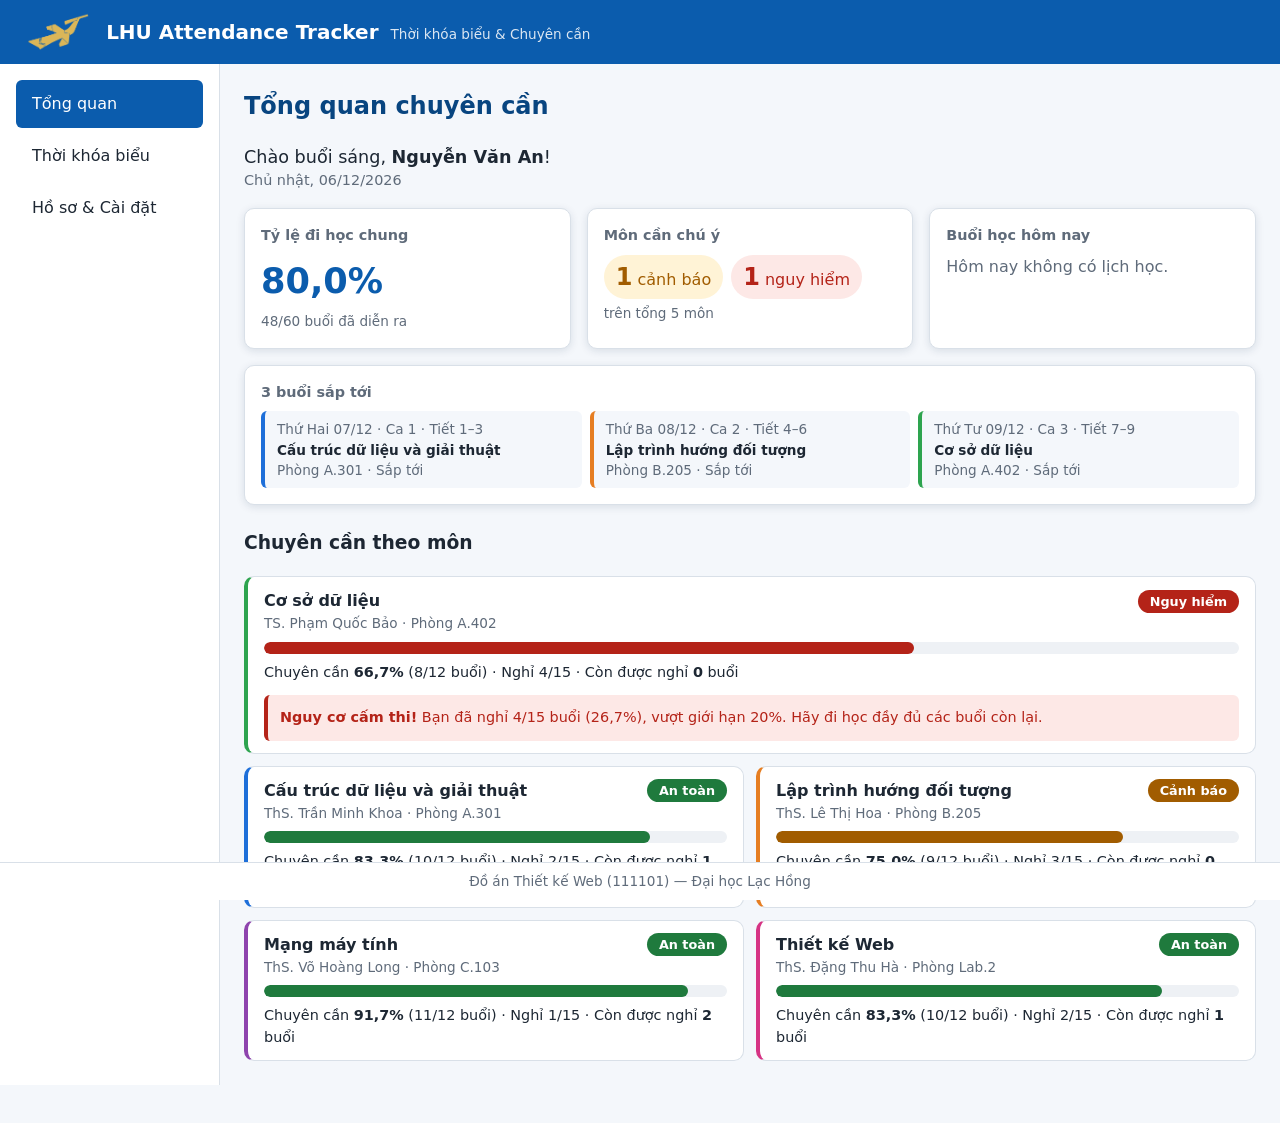
==== index.html @ 230852e8 "Initialize project" ====
<!DOCTYPE html>
<html lang="vi">
<head>
  <meta charset="UTF-8">
  <meta name="viewport" content="width=device-width, initial-scale=1.0">
  <title>Tổng quan — LHU Attendance Tracker</title>
  <link rel="icon" type="image/png" href="assets/logo-chimlac-nobg.png">
  <link rel="stylesheet" href="css/styles.css">
</head>
<body class="ui-page">
  <!-- Link ẩn, hiện khi bấm Tab: nhảy thẳng vào nội dung, bỏ qua header + menu -->
  <a class="ui-skip" href="#main">Bỏ qua, tới nội dung chính</a>
  <header class="ui-header">
    <img class="ui-header__logo" src="assets/logo-chimlac-nobg.png" alt="Logo Chim Lạc – Đại học Lạc Hồng" width="64" height="36">
    <div class="ui-header__text">
      <h1 class="ui-header__title">LHU Attendance Tracker</h1>
      <p class="ui-header__sub">Thời khóa biểu &amp; Chuyên cần</p>
    </div>
  </header>

  <div class="ui-layout">
    <nav class="ui-sidebar" aria-label="Điều hướng chính">
      <ul class="ui-nav">
        <li><a class="ui-nav__link" href="index.html" aria-current="page">Tổng quan</a></li>
        <li><a class="ui-nav__link" href="schedule.html">Thời khóa biểu</a></li>
        <li><a class="ui-nav__link" href="profile.html">Hồ sơ &amp; Cài đặt</a></li>
      </ul>
    </nav>

    <main class="ui-main" id="main" tabindex="-1">
      <h2>Tổng quan chuyên cần</h2>
      <!-- Khu vực thẻ môn học, cảnh báo: dashboard.js sẽ đổ nội dung vào đây -->
      <section id="alerts" aria-label="Nhắc nhở"></section>
      <section id="course-cards" aria-label="Chuyên cần theo môn"></section>
    </main>
  </div>

  <footer class="ui-footer">
    <p>Đồ án Thiết kế Web (111101) — Đại học Lạc Hồng</p>
  </footer>

  <!-- Vùng hiện toast cảnh báo (góc trên phải) -->
  <div class="ui-toast-stack" id="toast-stack" role="status" aria-live="polite"></div>

  <script type="module" src="js/dashboard.js"></script>
</body>
</html>
---- css/styles.css ----
/* ==========================================================
   styles.css — Biến dùng chung, layout sidebar + main, toast
   Tiền tố class: .ui-
   ========================================================== */

/* ---------- 1. BIẾN TOÀN CỤC ----------
   Mọi màu / khoảng cách đều khai báo ở đây để đổi một chỗ là đổi cả web. */
:root {
  /* Màu chủ đạo xanh dương LHU */
  --ui-primary: #0b5cad;
  --ui-primary-dark: #084580;
  --ui-primary-light: #e7f0fa;

  /* Màu nền, chữ, viền */
  --ui-bg: #f4f7fb;
  --ui-surface: #ffffff;
  --ui-text: #1d2733;
  --ui-text-muted: #5f6b7a;
  --ui-border: #d9e0e8;          /* viền trang trí (thẻ, lưới) */
  --ui-border-strong: #7b8794;   /* viền ô nhập: tương phản 3.66:1 với nền trắng (WCAG ≥ 3:1) */
  --ui-focus: #084580;           /* viền focus: tương phản 9.66:1 */

  /* Trạng thái buổi học: màu chữ/viền + màu nền nhạt */
  --ui-present: #1f7a3d;   --ui-present-bg: #e4f5ea;   /* có mặt */
  --ui-absent: #b42318;    --ui-absent-bg: #fde8e6;    /* vắng */
  --ui-excused: #0b6e8a;   --ui-excused-bg: #e0f3f8;   /* có phép */
  --ui-upcoming: #5f6b7a;  --ui-upcoming-bg: #eef1f5;  /* sắp tới */

  /* Mức cảnh báo chuyên cần */
  --ui-safe: #1f7a3d;      --ui-safe-bg: #e4f5ea;
  --ui-warning: #a15c00;   --ui-warning-bg: #fff3d6;
  --ui-danger: #b42318;    --ui-danger-bg: #fde8e6;

  /* Khoảng cách (thang 4px) */
  --ui-space-1: 0.25rem;
  --ui-space-2: 0.5rem;
  --ui-space-3: 0.75rem;
  --ui-space-4: 1rem;
  --ui-space-5: 1.5rem;
  --ui-space-6: 2rem;

  /* Bo góc và bóng đổ */
  --ui-radius-sm: 6px;
  --ui-radius: 10px;
  --ui-radius-lg: 16px;
  --ui-shadow: 0 2px 8px rgb(16 40 70 / 12%);

  /* Kích thước layout */
  --ui-sidebar-width: 220px;
  --ui-bottombar-height: 64px;
  --ui-header-height: 64px;      /* header cố định chiều cao để toast/cuộn tính được vị trí */
}

/* ---------- 2. NỀN TẢNG ----------
   box-sizing: border-box để width đã tính cả padding + border (dễ canh layout). */
*, *::before, *::after { box-sizing: border-box; }

/* Header dính ở trên: khi cuộn tới một phần tử (skip link, Tab vào thẻ buổi học...),
   trình duyệt chừa ra đúng chiều cao header để phần tử không bị header che. */
html { scroll-padding-top: calc(var(--ui-header-height) + var(--ui-space-2)); }

body.ui-page {
  margin: 0;
  min-height: 100vh;
  display: flex;                 /* header - layout - footer xếp dọc */
  flex-direction: column;
  font-family: system-ui, -apple-system, "Segoe UI", Roboto, Arial, sans-serif;
  color: var(--ui-text);
  background: var(--ui-bg);
  line-height: 1.5;
}

/* ---------- 3. HEADER & FOOTER ---------- */
/* Header luôn hiện ở đầu màn hình khi cuộn (sticky top: 0), cùng cách làm với footer. */
.ui-header {
  position: sticky;
  top: 0;
  z-index: 950;                  /* trên nội dung và footer, dưới toast (1000) */
  display: flex;                 /* logo bên trái, chữ bên phải */
  align-items: center;
  gap: var(--ui-space-3);
  height: var(--ui-header-height);
  padding: 0 var(--ui-space-5);
  color: #fff;
  background: var(--ui-primary);
}
.ui-header__logo { flex: none; width: auto; height: 40px; }  /* giữ đúng tỷ lệ logo */
.ui-header__text {                /* tiêu đề + phụ đề cạnh nhau, hẹp thì xuống dòng */
  display: flex;
  flex-wrap: wrap;
  align-items: baseline;
  gap: 0 var(--ui-space-3);
  min-width: 0;
}
.ui-header__title { margin: 0; font-size: 1.25rem; }
.ui-header__sub { margin: 0; font-size: 0.85rem; opacity: 0.85; }

/* Footer luôn hiện ở đáy màn hình: position: sticky + bottom: 0.
   Trang ngắn thì footer nằm cuối trang như bình thường; trang dài thì footer "dính" ở đáy khi cuộn.
   Khác position: fixed ở chỗ footer vẫn chiếm chỗ trong luồng, nên không che mất nội dung cuối trang. */
.ui-footer {
  position: sticky;
  bottom: 0;
  z-index: 800;                  /* trên nội dung, dưới thanh điều hướng mobile (900) và toast (1000) */
  padding: var(--ui-space-2) var(--ui-space-5);
  font-size: 0.85rem;
  text-align: center;
  color: var(--ui-text-muted);
  background: var(--ui-surface); /* nền đặc để chữ nội dung không lộ qua khi cuộn */
  border-top: 1px solid var(--ui-border);
}
.ui-footer p { margin: 0; }

/* ---------- 4. LAYOUT SIDEBAR + MAIN (Flexbox) ----------
   .ui-layout là hàng ngang: sidebar cố định chiều rộng, main giãn phần còn lại (flex: 1).
   min-width: 0 giúp main co lại được, không bị nội dung rộng đẩy tràn màn hình. */
.ui-layout {
  flex: 1;
  display: flex;
}

.ui-sidebar {
  flex: 0 0 var(--ui-sidebar-width);   /* không co, không giãn, rộng 220px */
  padding: var(--ui-space-4);
  background: var(--ui-surface);
  border-right: 1px solid var(--ui-border);
}

.ui-nav {
  display: flex;
  flex-direction: column;              /* desktop: menu xếp dọc */
  gap: var(--ui-space-1);
  margin: 0;
  padding: 0;
  list-style: none;
}
/* Màn hình từ 768px: menu "dính" ngay dưới header khi cuộn trang.
   Đặt sticky cho .ui-nav (không phải cả .ui-sidebar) để cột sidebar vẫn cao hết trang,
   giữ nền trắng + đường viền phải liền mạch; chỉ khối menu bên trong là đứng yên. */
@media (min-width: 768px) {
  .ui-nav {
    position: sticky;
    top: calc(var(--ui-header-height) + var(--ui-space-4));
  }
}
.ui-nav__link {
  display: block;
  padding: var(--ui-space-3) var(--ui-space-4);
  color: var(--ui-text);
  text-decoration: none;
  border-radius: var(--ui-radius-sm);
}
.ui-nav__link:hover { background: var(--ui-primary-light); }
.ui-nav__link[aria-current="page"] {   /* trang đang mở */
  color: #fff;
  background: var(--ui-primary);
  cursor: default;               /* đã ở trang này: không gợi ý bấm được */
}

.ui-main {
  flex: 1;
  min-width: 0;
  padding: var(--ui-space-5);
}
.ui-main h2 { margin-top: 0; color: var(--ui-primary-dark); }

/* ---------- 5. NÚT & PHỤ KIỆN ---------- */
.ui-btn {
  padding: var(--ui-space-2) var(--ui-space-4);
  font: inherit;
  color: var(--ui-primary);
  background: var(--ui-surface);
  border: 1px solid var(--ui-primary);
  border-radius: var(--ui-radius-sm);
  cursor: pointer;
}
.ui-btn:hover { background: var(--ui-primary-light); }
.ui-btn--primary { color: #fff; background: var(--ui-primary); }
.ui-btn--primary:hover { background: var(--ui-primary-dark); }
/* Viền focus khi dùng bàn phím (Tab). Màu xanh đậm để đủ tương phản trên nền sáng. */
:focus-visible { outline: 3px solid var(--ui-focus); outline-offset: 2px; }
.ui-header :focus-visible, .ui-nav__link[aria-current="page"]:focus-visible { outline-color: #fff; }

/* Skip link: nằm ngoài màn hình, chỉ trượt vào khi được focus */
.ui-skip {
  position: absolute;
  top: -100px;
  left: var(--ui-space-4);
  z-index: 2000;
  padding: var(--ui-space-2) var(--ui-space-4);
  color: #fff;
  background: var(--ui-primary-dark);
  border-radius: var(--ui-radius-sm);
}
.ui-skip:focus { top: var(--ui-space-2); }
.ui-main:focus { outline: none; }   /* main chỉ nhận focus từ skip link, không cần viền */

/* ---------- 6. TOAST CẢNH BÁO ----------
   .ui-toast-stack: khung cố định góc trên phải, các toast xếp dọc bằng Flexbox.
   pointer-events: none để khung không chặn click vào trang; từng toast bật lại. */
.ui-toast-stack {
  position: fixed;
  top: calc(var(--ui-header-height) + var(--ui-space-3));   /* ngay dưới header, không đè lên */
  right: var(--ui-space-4);
  z-index: 1000;
  display: flex;
  flex-direction: column;
  gap: var(--ui-space-3);
  width: min(360px, calc(100vw - 2 * var(--ui-space-4)));
  pointer-events: none;
}

.ui-toast {
  pointer-events: auto;
  display: flex;
  align-items: flex-start;
  gap: var(--ui-space-3);
  padding: var(--ui-space-3) var(--ui-space-4);
  color: var(--ui-text);
  background: var(--toast-bg, var(--ui-safe-bg));
  border-left: 6px solid var(--toast-color, var(--ui-safe));
  border-radius: var(--ui-radius);
  box-shadow: var(--ui-shadow);
  animation: ui-toast-in 300ms ease-out;
}
.ui-toast__body { flex: 1; }
.ui-toast__title { margin: 0; font-weight: 700; color: var(--toast-color); }
.ui-toast__text { margin: 0; font-size: 0.9rem; }
.ui-toast__close {
  font-size: 1.25rem;
  line-height: 1;
  color: var(--ui-text-muted);
  background: none;
  border: 0;
  cursor: pointer;
}
/* 3 biến thể chỉ đổi 2 biến màu -> không phải viết lại cả khối */
.ui-toast--safe    { --toast-color: var(--ui-safe);    --toast-bg: var(--ui-safe-bg); }
.ui-toast--warning { --toast-color: var(--ui-warning); --toast-bg: var(--ui-warning-bg); }
.ui-toast--danger  { --toast-color: var(--ui-danger);  --toast-bg: var(--ui-danger-bg); }

/* ---------- HỘP XÁC NHẬN (<dialog>, dựng trong js/ui.js) ----------
   ::backdrop là lớp nền mờ phía sau hộp khi mở bằng showModal(). */
.ui-dialog {
  width: min(420px, calc(100vw - 2 * var(--ui-space-4)));
  padding: 0;
  color: var(--ui-text);
  border: 0;
  border-radius: var(--ui-radius-lg);
  box-shadow: 0 12px 40px rgb(16 40 70 / 30%);
}
.ui-dialog::backdrop { background: rgb(16 40 70 / 45%); }
.ui-dialog[open] { animation: ui-dialog-in 200ms ease-out; }
.ui-dialog__box { padding: var(--ui-space-5); }
.ui-dialog__title { margin: 0 0 var(--ui-space-2); font-size: 1.15rem; color: var(--ui-primary-dark); }
.ui-dialog__message { margin: 0 0 var(--ui-space-5); color: var(--ui-text-muted); }
.ui-dialog__actions { display: flex; justify-content: flex-end; flex-wrap: wrap; gap: var(--ui-space-2); }
@keyframes ui-dialog-in {
  from { opacity: 0; transform: translateY(12px) scale(0.98); }
  to   { opacity: 1; transform: none; }
}

/* Nút cho thao tác không hoàn tác được (xoá, khôi phục) */
.ui-btn--danger { color: #fff; background: var(--ui-danger); border-color: var(--ui-danger); }
.ui-btn--danger:hover { background: #8f1c13; }

/* JS thêm class này trước khi xoá toast để có hiệu ứng biến mất */
.ui-toast--hide { opacity: 0; transform: translateX(24px); transition: 250ms; }

@keyframes ui-toast-in {
  from { opacity: 0; transform: translateX(24px); }
  to   { opacity: 1; transform: translateX(0); }
}

/* ---------- 7. MOBILE (< 768px): sidebar thành thanh điều hướng dưới ---------- */
@media (max-width: 767px) {
  .ui-layout { flex-direction: column; }

  .ui-sidebar {
    position: fixed;                   /* dính đáy màn hình */
    inset: auto 0 0 0;                 /* top:auto, left/right/bottom: 0 */
    z-index: 900;
    flex: none;
    height: var(--ui-bottombar-height);
    padding: 0;
    border-right: 0;
    border-top: 1px solid var(--ui-border);
  }
  .ui-nav { flex-direction: row; height: 100%; gap: 0; }   /* menu xếp ngang */
  .ui-nav li { flex: 1; }                                  /* 3 mục chia đều chiều rộng */
  .ui-nav__link {
    display: flex;
    align-items: center;
    justify-content: center;
    height: 100%;
    padding: 0 var(--ui-space-2);
    font-size: 0.85rem;
    text-align: center;
    border-radius: 0;
  }

  :root { --ui-header-height: 56px; }
  .ui-header { padding: 0 var(--ui-space-4); }
  .ui-header__logo { height: 32px; }
  .ui-header__title { font-size: 1.05rem; }   /* vừa 1 dòng ở màn 375px */
  .ui-header__sub { font-size: 0.8rem; }
  .ui-main { padding: var(--ui-space-4); }
  /* chừa chỗ để footer/nội dung không bị thanh dưới che */
  .ui-footer {
    bottom: var(--ui-bottombar-height);   /* dính ngay trên thanh điều hướng dưới */
    margin-bottom: var(--ui-bottombar-height);
    padding: var(--ui-space-1) var(--ui-space-3);
    font-size: 0.75rem;
  }
}

/* ---------- 8. GIẢM CHUYỂN ĐỘNG ---------- */
@media (prefers-reduced-motion: reduce) {
  .ui-toast { animation: none; }
  .ui-toast--hide { transition: none; }
  .ui-dialog[open] { animation: none; }
}
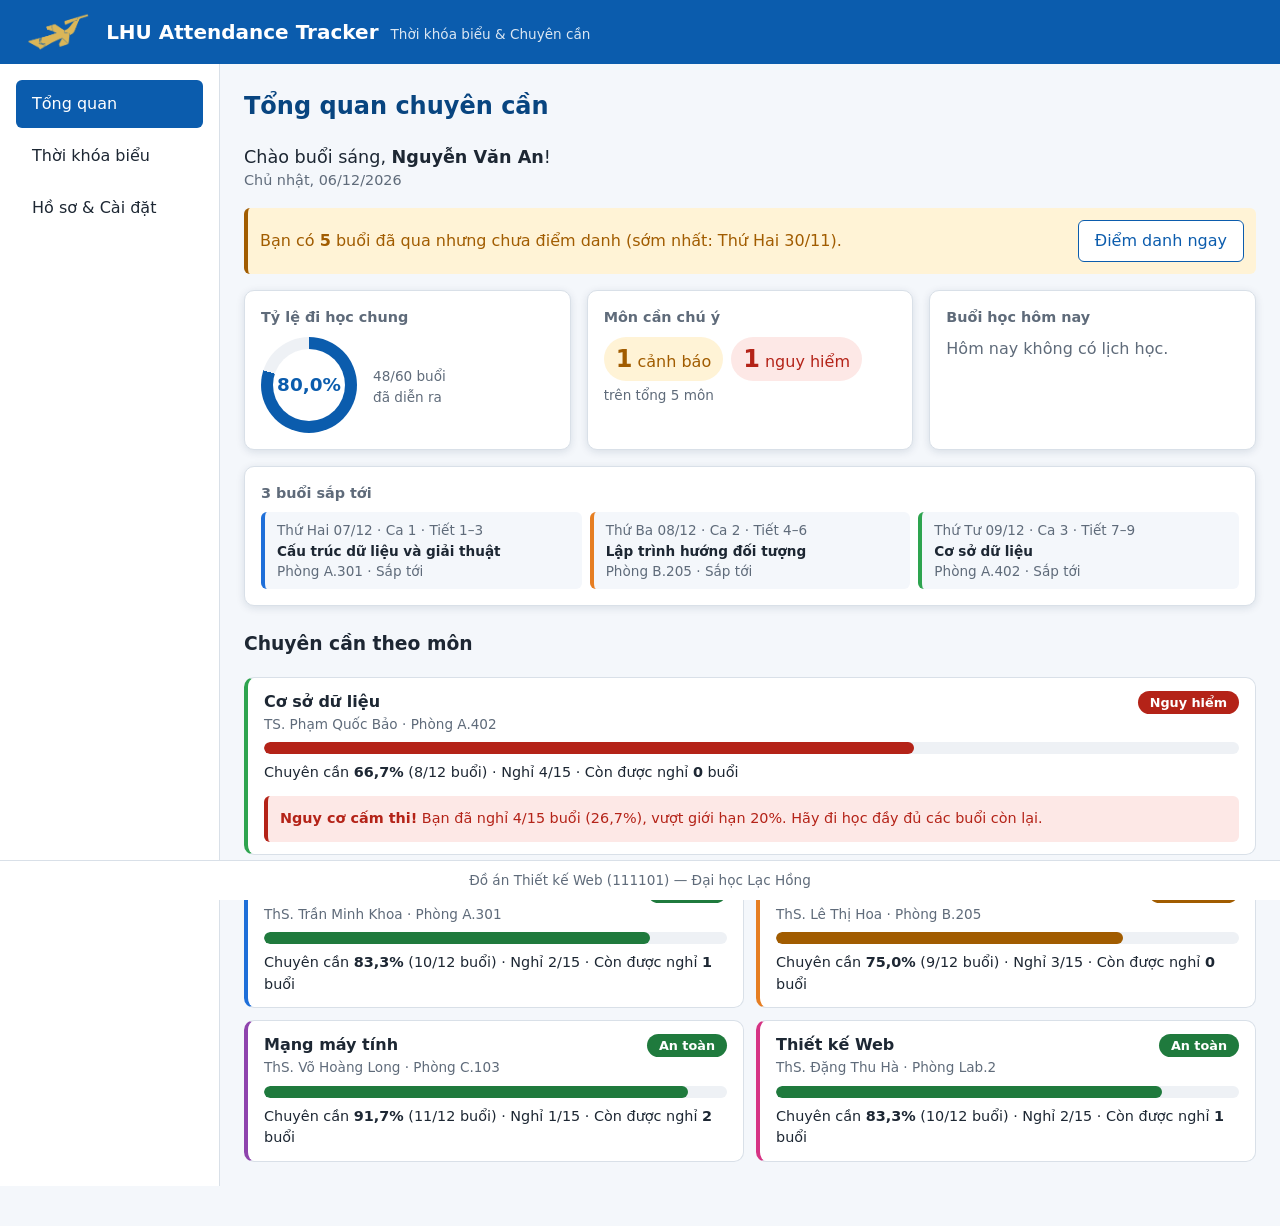
==== commit 585cd290: "[Optimize] Gom hàm dùng chung, sửa buổi chưa điểm danh, sao lưu JSON - js/utils.js: hàm định dạng/ng" ====
--- a/index.html
+++ b/index.html
@@ -6,6 +6,7 @@
   <title>Tổng quan — LHU Attendance Tracker</title>
   <link rel="icon" type="image/png" href="assets/logo-chimlac-nobg.png">
   <link rel="stylesheet" href="css/styles.css">
+  <link rel="stylesheet" href="css/profile.css"> <!-- style widget Dashboard (.pf-) -->
 </head>
 <body class="ui-page">
   <!-- Link ẩn, hiện khi bấm Tab: nhảy thẳng vào nội dung, bỏ qua header + menu -->
--- a/css/styles.css
+++ b/css/styles.css
@@ -49,6 +49,8 @@
   --ui-sidebar-width: 220px;
   --ui-bottombar-height: 64px;
   --ui-header-height: 64px;      /* header cố định chiều cao để toast/cuộn tính được vị trí */
+  --ui-footer-height: 40px;      /* footer cố định chiều cao */
+  --ui-bottom-offset: var(--ui-footer-height); /* phần đáy màn hình bị che (footer, + thanh dưới trên mobile) */
 }
 
 /* ---------- 2. NỀN TẢNG ----------
@@ -102,7 +104,11 @@
   position: sticky;
   bottom: 0;
   z-index: 800;                  /* trên nội dung, dưới thanh điều hướng mobile (900) và toast (1000) */
-  padding: var(--ui-space-2) var(--ui-space-5);
+  display: flex;                 /* canh giữa chữ theo chiều dọc trong chiều cao cố định */
+  align-items: center;
+  justify-content: center;
+  height: var(--ui-footer-height);
+  padding: 0 var(--ui-space-5);
   font-size: 0.85rem;
   text-align: center;
   color: var(--ui-text-muted);
@@ -299,7 +305,11 @@
     border-radius: 0;
   }
 
-  :root { --ui-header-height: 56px; }
+  :root {
+    --ui-header-height: 56px;
+    --ui-footer-height: 28px;
+    --ui-bottom-offset: calc(var(--ui-footer-height) + var(--ui-bottombar-height));
+  }
   .ui-header { padding: 0 var(--ui-space-4); }
   .ui-header__logo { height: 32px; }
   .ui-header__title { font-size: 1.05rem; }   /* vừa 1 dòng ở màn 375px */
@@ -309,7 +319,7 @@
   .ui-footer {
     bottom: var(--ui-bottombar-height);   /* dính ngay trên thanh điều hướng dưới */
     margin-bottom: var(--ui-bottombar-height);
-    padding: var(--ui-space-1) var(--ui-space-3);
+    padding: 0 var(--ui-space-3);
     font-size: 0.75rem;
   }
 }
--- a/css/profile.css
+++ b/css/profile.css
@@ -0,0 +1,287 @@
+/* ==========================================================
+   profile.css — Style cho Dashboard (index.html) và Hồ sơ (profile.html)
+   Tiền tố class: .pf-   (index.html nạp file này bằng dashboard.js)
+   Dùng biến màu/khoảng cách từ styles.css.
+   ========================================================== */
+
+/* Dashboard dùng toàn bộ bề rộng màn hình; số cột tự tăng theo bề rộng (xem các lưới bên dưới). */
+
+/* ---------- DASHBOARD: lời chào ---------- */
+.pf-greeting { margin: 0 0 var(--ui-space-4); font-size: 1.1rem; }
+.pf-greeting__date { display: block; font-size: 0.9rem; color: var(--ui-text-muted); }
+
+/* ---------- DASHBOARD: lưới widget (CSS Grid) ----------
+   auto-fit + minmax: tự chia số cột theo bề rộng (4 cột desktop -> 2 cột -> 1 cột mobile)
+   mà không cần media query. */
+.pf-widgets {
+  display: grid;
+  grid-template-columns: repeat(auto-fit, minmax(240px, 1fr));
+  gap: var(--ui-space-4);
+  margin-bottom: var(--ui-space-5);
+}
+/* Thẻ "sắp tới" luôn chiếm cả hàng.
+   600–899px: 2 cột (tỷ lệ | cảnh báo), thẻ "hôm nay" chiếm cả hàng để không bị kéo cao trống.
+   Từ 900px: 3 thẻ số liệu nằm 1 hàng (cao bằng nhau). */
+.pf-widget--wide { grid-column: 1 / -1; }
+@media (min-width: 600px) and (max-width: 899px) {
+  .pf-widgets { grid-template-columns: repeat(2, 1fr); }
+  .pf-widget--today { grid-column: 1 / -1; }
+}
+@media (min-width: 900px) {
+  .pf-widgets { grid-template-columns: repeat(3, 1fr); }
+}
+.pf-widget {
+  padding: var(--ui-space-4);
+  background: var(--ui-surface);
+  border: 1px solid var(--ui-border);
+  border-radius: var(--ui-radius);
+  box-shadow: var(--ui-shadow);
+}
+.pf-widget__title { margin: 0 0 var(--ui-space-2); font-size: 0.9rem; color: var(--ui-text-muted); }
+/* Vòng tròn tỷ lệ đi học: conic-gradient tô màu theo góc = --p% của vòng tròn,
+   lớp ::before tròn màu trắng ở giữa tạo thành "vành khuyên". Không cần SVG hay thư viện. */
+.pf-widget__row { display: flex; align-items: center; gap: var(--ui-space-4); }
+.pf-ring {
+  position: relative;
+  display: grid;
+  place-items: center;
+  flex: none;
+  width: 96px;
+  height: 96px;
+  background: conic-gradient(var(--ui-primary) calc(var(--p) * 1%), var(--ui-upcoming-bg) 0);
+  border-radius: 50%;
+}
+.pf-ring::before {
+  content: "";
+  position: absolute;
+  inset: 12px;
+  background: var(--ui-surface);
+  border-radius: 50%;
+}
+.pf-ring__value { position: relative; font-size: 1.15rem; font-weight: 700; color: var(--ui-primary); }
+
+/* Nhắc buổi đã qua chưa điểm danh */
+.pf-notice {
+  display: flex;
+  flex-wrap: wrap;
+  align-items: center;
+  gap: var(--ui-space-2) var(--ui-space-3);
+  margin-bottom: var(--ui-space-4);
+  padding: var(--ui-space-3);
+  color: var(--ui-warning);
+  background: var(--ui-warning-bg);
+  border-left: 4px solid var(--ui-warning);
+  border-radius: var(--ui-radius-sm);
+}
+.pf-notice span { flex: 1 1 260px; }
+.pf-notice .ui-btn { text-decoration: none; }
+.pf-widget__sub { margin: var(--ui-space-1) 0 0; font-size: 0.85rem; color: var(--ui-text-muted); }
+.pf-widget__pair { display: flex; flex-wrap: wrap; gap: var(--ui-space-2); margin: 0; }
+.pf-count { padding: var(--ui-space-1) var(--ui-space-3); border-radius: 999px; }
+.pf-count strong { font-size: 1.5rem; }
+.pf-count--warning { color: var(--ui-warning); background: var(--ui-warning-bg); }
+.pf-count--danger { color: var(--ui-danger); background: var(--ui-danger-bg); }
+.pf-empty { margin: 0; color: var(--ui-text-muted); }
+
+/* Danh sách buổi học trong widget: viền trái màu môn */
+.pf-list { display: flex; flex-direction: column; gap: var(--ui-space-2); margin: 0; padding: 0; list-style: none; }
+/* Trong thẻ rộng, các buổi học xếp ngang thành lưới thay vì xếp dọc */
+/* min(240px, 100%): khung hẹp hơn 240px thì ô co theo khung, không tràn ra ngoài */
+.pf-list--row { display: grid; grid-template-columns: repeat(auto-fit, minmax(min(240px, 100%), 1fr)); }
+.pf-session {
+  display: flex;
+  flex-direction: column;
+  padding: var(--ui-space-2) var(--ui-space-3);
+  font-size: 0.85rem;
+  background: var(--ui-bg);
+  border-left: 4px solid var(--course-color);
+  border-radius: var(--ui-radius-sm);
+}
+.pf-session__time { color: var(--ui-text-muted); }
+.pf-session__name { font-weight: 700; }
+.pf-session__meta { color: var(--ui-text-muted); }
+
+/* ---------- DASHBOARD: danh sách môn ---------- */
+/* Danh sách môn: lưới 2 cột khi đủ rộng (mỗi thẻ tối thiểu 420px), hẹp thì 1 cột */
+.pf-courses { display: grid; grid-template-columns: repeat(auto-fit, minmax(min(420px, 100%), 1fr)); gap: var(--ui-space-3); margin: 0; padding: 0; list-style: none; }
+@media (max-width: 520px) { .pf-courses { grid-template-columns: 1fr; } }
+.pf-course {
+  padding: var(--ui-space-3) var(--ui-space-4);
+  background: var(--ui-surface);
+  border: 1px solid var(--ui-border);
+  border-left: 4px solid var(--course-color);
+  border-radius: var(--ui-radius);
+}
+.pf-course__head { display: flex; flex-wrap: wrap; align-items: center; justify-content: space-between; gap: var(--ui-space-2); }
+.pf-course__name { font-weight: 700; }
+.pf-course__meta { margin: 0 0 var(--ui-space-2); font-size: 0.85rem; color: var(--ui-text-muted); }
+.pf-course__text { margin: var(--ui-space-2) 0 0; font-size: 0.9rem; }
+
+/* Thanh tiến độ: màu fill đổi theo mức cảnh báo của môn (biến --lv) */
+.pf-course--safe { --lv: var(--ui-safe); }
+.pf-course--warning { --lv: var(--ui-warning); }
+.pf-course--danger { --lv: var(--ui-danger); }
+/* Thẻ môn danger chiếm trọn một hàng: banner chỉ làm cao hàng của chính nó,
+   không kéo giãn các thẻ môn khác (trong Grid, các thẻ cùng hàng cao bằng nhau). */
+.pf-course--danger { grid-column: 1 / -1; }
+.pf-bar { height: 12px; overflow: hidden; background: var(--ui-upcoming-bg); border-radius: 999px; }
+.pf-bar__fill { height: 100%; background: var(--lv); border-radius: 999px; transition: width 300ms; }
+
+.pf-badge { padding: 2px var(--ui-space-3); font-size: 0.8rem; font-weight: 700; color: #fff; border-radius: 999px; }
+.pf-badge--safe { background: var(--ui-safe); }
+.pf-badge--warning { background: var(--ui-warning); }
+.pf-badge--danger { background: var(--ui-danger); }
+
+/* Banner nhắc nhở của môn danger */
+.pf-banner {
+  margin-top: var(--ui-space-3);
+  padding: var(--ui-space-3);
+  font-size: 0.9rem;
+  color: var(--ui-danger);
+  background: var(--ui-danger-bg);
+  border-left: 4px solid var(--ui-danger);
+  border-radius: var(--ui-radius-sm);
+}
+
+/* ---------- PROFILE: khung tóm tắt ---------- */
+.pf-summary {
+  margin-bottom: var(--ui-space-4);
+  padding: var(--ui-space-4);
+  color: #fff;
+  background: var(--ui-primary);
+  border-radius: var(--ui-radius);
+}
+.pf-summary__name { margin: 0; font-size: 1.25rem; }
+.pf-summary__line { margin: 0; font-size: 0.9rem; opacity: 0.9; }
+
+/* ---------- PROFILE: form ---------- */
+/* Form chia 2 cột bằng Grid trên màn hình rộng: thông tin (2 phần) | cài đặt (1 phần).
+   Màn hình hẹp tự xuống 1 cột. Nút Lưu luôn chiếm trọn hàng cuối. */
+.pf-form {
+  display: grid;
+  grid-template-columns: 1fr;
+  gap: var(--ui-space-4);
+  align-items: start;
+}
+@media (min-width: 1100px) {
+  .pf-form { grid-template-columns: 2fr 1fr; }
+}
+.pf-actions { grid-column: 1 / -1; }
+
+/* Ô trong phần thông tin xếp lưới tự động (MSSV | Họ tên | Email | SĐT | Lớp) */
+.pf-fieldset--info {
+  display: grid;
+  grid-template-columns: repeat(auto-fit, minmax(260px, 1fr));
+  gap: var(--ui-space-2) var(--ui-space-4);
+}
+.pf-fieldset--info legend { grid-column: 1 / -1; }
+.pf-fieldset {
+  display: flex;
+  flex-direction: column;
+  gap: var(--ui-space-3);
+  margin: 0;
+  padding: var(--ui-space-4);
+  background: var(--ui-surface);
+  border: 1px solid var(--ui-border);
+  border-radius: var(--ui-radius);
+}
+.pf-fieldset legend { padding: 0 var(--ui-space-2); font-weight: 700; color: var(--ui-primary-dark); }
+.pf-field { display: flex; flex-direction: column; gap: var(--ui-space-1); }
+.pf-label { font-weight: 600; }
+.pf-input {
+  padding: var(--ui-space-2) var(--ui-space-3);
+  font: inherit;
+  border: 1px solid var(--ui-border-strong);   /* đủ tương phản để thấy ô nhập */
+  border-radius: var(--ui-radius-sm);
+}
+.pf-input:focus { border-color: var(--ui-primary); }
+.pf-input[aria-invalid="true"] { border-color: var(--ui-danger); background: var(--ui-danger-bg); }
+.pf-error { margin: 0; font-size: 0.85rem; color: var(--ui-danger); }  /* lỗi đỏ dưới ô */
+.pf-error:empty { display: none; }   /* ô hợp lệ thì không chừa khoảng trống */
+.pf-hint { margin: 0; font-size: 0.85rem; color: var(--ui-text-muted); }
+.pf-range { width: 100%; accent-color: var(--ui-primary); }
+.pf-check { display: flex; align-items: center; gap: var(--ui-space-2); cursor: pointer; }
+
+.pf-actions { display: flex; flex-wrap: wrap; align-items: center; gap: var(--ui-space-3); }
+.pf-save:disabled { cursor: not-allowed; opacity: 0.5; }   /* chưa hợp lệ -> mờ, không bấm được */
+.pf-status { margin: 0; color: var(--ui-safe); font-weight: 600; }
+
+/* Cảnh báo "chưa lưu": chỉ hiện khi form khác dữ liệu đã lưu (JS bật/tắt thuộc tính hidden) */
+.pf-unsaved {
+  display: flex;
+  flex: 1 1 260px;
+  flex-wrap: wrap;
+  align-items: center;
+  gap: var(--ui-space-2);
+  margin: 0;
+  padding: var(--ui-space-2) var(--ui-space-3);
+  font-weight: 600;
+  color: var(--ui-warning);
+  background: var(--ui-warning-bg);
+  border-left: 4px solid var(--ui-warning);
+  border-radius: var(--ui-radius-sm);
+}
+.pf-unsaved[hidden] { display: none; }
+.pf-unsaved__text { flex: 1 1 auto; }
+.pf-unsaved .ui-btn { padding: var(--ui-space-1) var(--ui-space-3); font-size: 0.9rem; }
+
+/* Khi có thay đổi chưa lưu: thanh nút Lưu "nổi" dính ở đáy màn hình (ngay trên footer)
+   để người dùng cuộn tới đâu cũng thấy cảnh báo và nút Lưu. */
+.pf-actions--dirty {
+  position: sticky;
+  bottom: calc(var(--ui-bottom-offset) + var(--ui-space-2));
+  z-index: 700;
+  padding: var(--ui-space-3);
+  background: var(--ui-surface);
+  border: 1px solid var(--ui-warning);
+  border-radius: var(--ui-radius);
+  box-shadow: var(--ui-shadow);
+}
+
+/* Khung Sao lưu: xuất / nhập file JSON */
+.pf-data-zone {
+  margin-top: var(--ui-space-5);
+  padding: var(--ui-space-4);
+  background: var(--ui-surface);
+  border: 1px solid var(--ui-border);
+  border-radius: var(--ui-radius);
+}
+.pf-data-zone h3 { margin-top: 0; color: var(--ui-primary-dark); }
+.pf-data-actions { display: flex; flex-wrap: wrap; gap: var(--ui-space-2); }
+
+.pf-danger-zone {
+  margin-top: var(--ui-space-5);
+  padding: var(--ui-space-4);
+  border: 1px dashed var(--ui-danger);
+  border-radius: var(--ui-radius);
+}
+.pf-danger-zone h3 { margin-top: 0; color: var(--ui-danger); }
+.pf-reset { color: var(--ui-danger); border-color: var(--ui-danger); }
+.pf-reset:hover { background: var(--ui-danger-bg); }
+
+/* ---------- PROFILE trên mobile (< 768px) ----------
+   Các nút kéo hết chiều ngang (dễ bấm bằng ngón tay), nội dung trong khung căn giữa. */
+@media (max-width: 767px) {
+  .pf-actions {
+    flex-direction: column;            /* nút Lưu, cảnh báo, trạng thái xếp dọc */
+    align-items: stretch;              /* mỗi mục rộng bằng khung */
+    text-align: center;
+  }
+  .pf-unsaved {
+    flex: none;                        /* bỏ flex-basis 260px (theo cột dọc sẽ thành chiều cao) */
+    flex-direction: column;
+    align-items: stretch;
+    text-align: center;
+  }
+  .pf-danger-zone,
+  .pf-data-zone { text-align: center; }
+  .pf-data-actions { flex-direction: column; }
+  .pf-save,
+  .pf-reset,
+  .pf-unsaved .ui-btn { width: 100%; }
+}
+
+/* ---------- Giảm chuyển động ---------- */
+@media (prefers-reduced-motion: reduce) {
+  .pf-bar__fill { transition: none; }
+}
